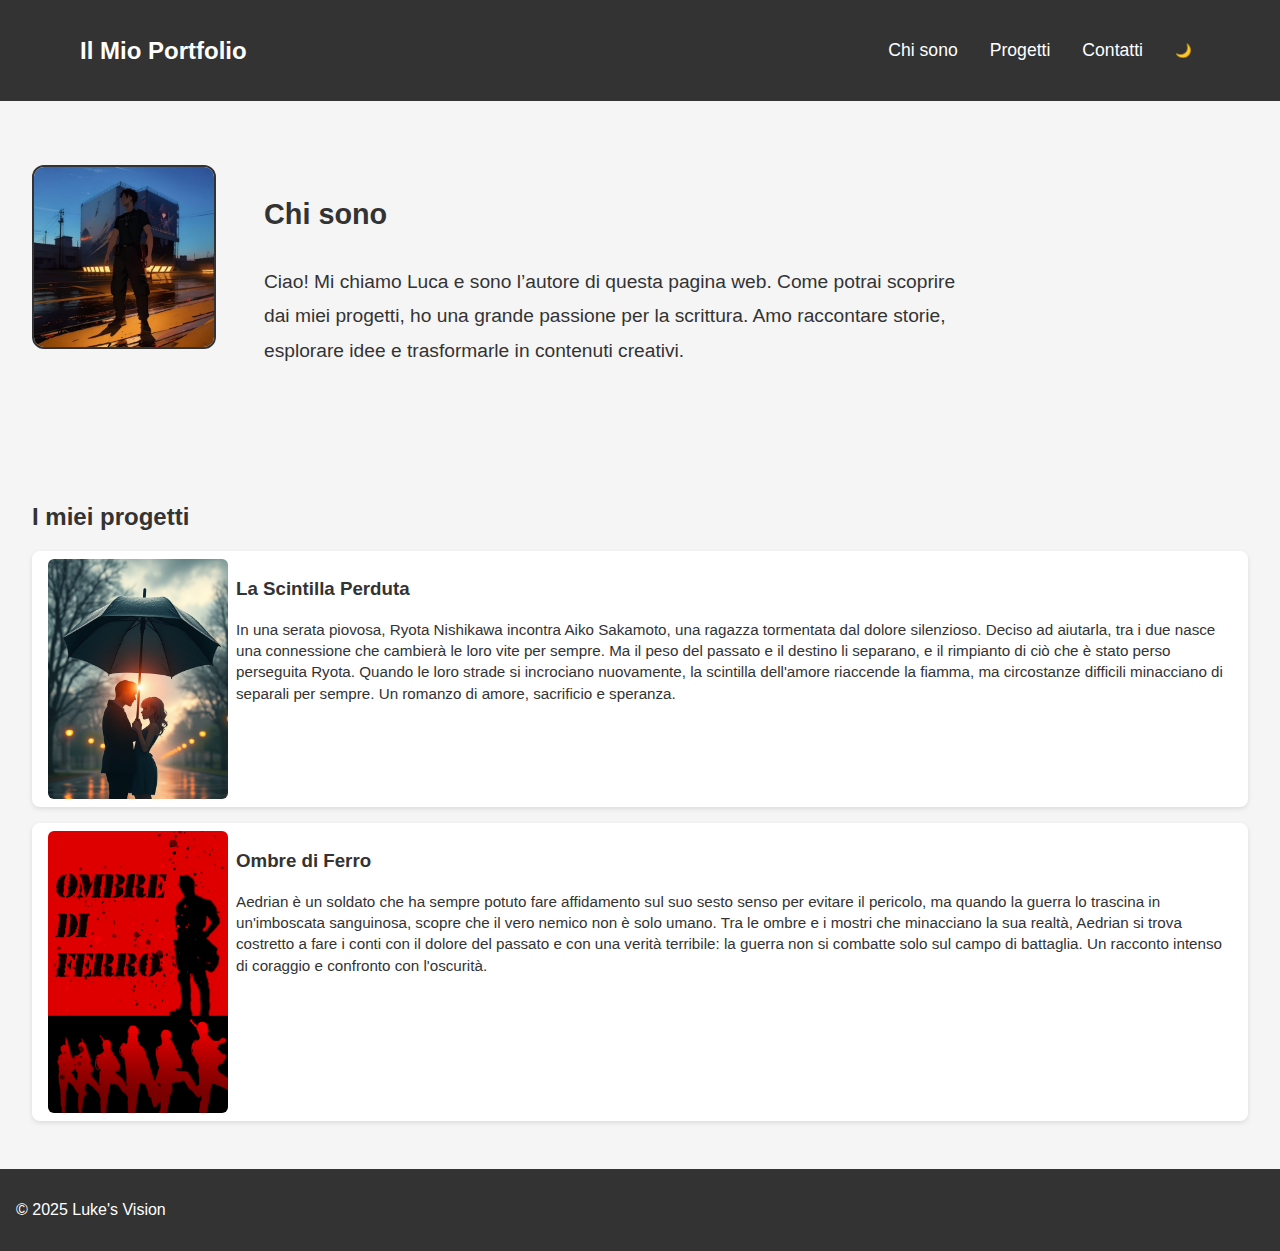
==== index.html @ 4c5e6816 "Add files via upload" ====
<!DOCTYPE html>

<html lang="it">
<head>
<meta charset="utf-8"/>
<meta content="width=device-width, initial-scale=1.0" name="viewport"/>
<title>Portfolio</title>
<link href="style.css" rel="stylesheet"/>
</head>
<body>
<header>
<nav>
<h1>Il Mio Portfolio</h1>
<button class="hamburger" id="hamburger">
<div class="bar"></div>
<div class="bar"></div>
<div class="bar"></div>
</button>
<ul id="nav-links">
<li><a href="#about">Chi sono</a></li>
<li><a href="#progetti">Progetti</a></li>
<li><a href="#contatti">Contatti</a></li>
<li><button id="toggle-dark">🌙</button></li>
</ul>
</nav>
</header>
<main>
<!-- Sezione About -->
<section class="section" id="about">
<div class="about-container">
<img alt="La mia foto profilo" class="profile-img" src="img/profilo.jpg"/>
<div class="about-text">
<h2>Chi sono</h2>
<p>Ciao! Mi chiamo Luca e sono l’autore di questa pagina web.
            Come potrai scoprire dai miei progetti, ho una grande passione per la scrittura. Amo raccontare storie, esplorare idee e trasformarle in contenuti creativi.</p>
</div>
</div>
</section>
<!-- Sezione Progetti -->
<section class="section" id="progetti">
<h2>I miei progetti</h2>
<a class="project-link" href="scintilla_perduta.html"><div class="project-card">
<img alt="scintilla_perduta" class="project-img" src="img/scintilla_perduta.jpg"/>
<div class="project-text">
<h3>La Scintilla Perduta</h3>
<p>
            In una serata piovosa, Ryota Nishikawa incontra Aiko Sakamoto, una ragazza tormentata dal dolore silenzioso. Deciso ad aiutarla, tra i due nasce una connessione che cambierà le loro vite per sempre. Ma il peso del passato e il destino li separano, e il rimpianto di ciò che è stato perso perseguita Ryota. Quando le loro strade si incrociano nuovamente, la scintilla dell'amore riaccende la fiamma, ma circostanze difficili minacciano di separali per sempre. Un romanzo di amore, sacrificio e speranza.
        </p>

</div>
</div></a>
<a class="project-link" href="ombre_di_ferro.html"><div class="project-card">
<img alt="ombre_di_ferro" class="project-img" src="img/ombre_di_ferro.jpg"/>
<div class="project-text">
<h3>Ombre di Ferro</h3>
<p>
            Aedrian è un soldato che ha sempre potuto fare affidamento sul suo sesto senso per evitare il pericolo, ma quando la guerra lo trascina in un'imboscata sanguinosa, scopre che il vero nemico non è solo umano. Tra le ombre e i mostri che minacciano la sua realtà, Aedrian si trova costretto a fare i conti con il dolore del passato e con una verità terribile: la guerra non si combatte solo sul campo di battaglia. Un racconto intenso di coraggio e confronto con l'oscurità.
        </p>

</div>
</div></a>
</section>
<!-- Sezione Progetti
    <section id="progetti" class="section">
      <h2>I miei progetti</h2>
      <div class="project-card">
        <img src="img/scintilla_perduta.jpg" alt="scintilla_perduta" class="project-img" />
        <h3>La Scintilla Perduta</h3>
        <p>In una serata piovosa, Ryota Nishikawa incontra Aiko Sakamoto, una ragazza tormentata dal dolore silenzioso. Deciso ad aiutarla, tra i due nasce una connessione che cambierà le loro vite per sempre. Ma il peso del passato e il destino li separano, e il rimpianto di ciò che è stato perso perseguita Ryota. Quando le loro strade si incrociano nuovamente, la scintilla dell'amore riaccende la fiamma, ma circostanze difficili minacciano di separali per sempre. Un romanzo di amore, sacrificio e speranza.

        </p>
      </div>
      <div class="project-card">
        <img src="img/ombre_di_ferro.jpg" alt="Portfolio Responsive" class="project-img" />
        <h3>Ombre di Ferro</h3>
        <p>Aedrian è un soldato che ha sempre potuto fare affidamento sul suo sesto senso per evitare il pericolo, ma quando la guerra lo trascina in un'imboscata sanguinosa, scopre che il vero nemico non è solo umano. Tra le ombre e i mostri che minacciano la sua realtà, Aedrian si trova costretto a fare i conti con il dolore del passato e con una verità terribile: la guerra non si combatte solo sul campo di battaglia. Un racconto intenso di coraggio e confronto con l'oscurità.</p>
      </div>
    </section> -->
<!-- Sezione Contatti
    <section id="contatti" class="section">
      <h2>Contattami</h2>
      <form>
        <input type="text" placeholder="Nome" required />
        <input type="email" placeholder="Email" required />
        <textarea rows="5" placeholder="Messaggio" required></textarea>
        <button type="submit">Invia</button>
      </form>
    </section>
  </main> -->
<footer>
<p>© 2025 Luke's Vision</p>
</footer>
<script src="script.js"></script>
</main></body>
</html>
---- style.css ----
/* ====== VARIABILI ====== */
:root {
    --bg-light: #f5f5f5;
    --bg-dark: #121212;
    --text-light: #333;
    --text-dark: #f1f1f1;
    --primary: #333;
    --primary-hover: #555;
  }
  
  /* ====== STILI GENERALI ====== */
  body {
    font-family: Arial, sans-serif;
    margin: 0;
    padding: 0;
    background-color: var(--bg-light);
    color: var(--text-light);
    transition: background-color 0.3s, color 0.3s;
  }
  
  body.dark-mode {
    background-color: var(--bg-dark);
    color: var(--text-dark);
  }
  
  header, footer {
    background-color: var(--primary);
    color: white;
    padding: 1rem;
    transition: background-color 0.3s;
  }
  
  #progetti {
    margin-top: 0; /* o prova 1rem se vuoi un po' di spazio */
  }
  
  nav {
    display: flex;
    justify-content: space-between;
    align-items: center;
    padding: 1rem 2rem;
    background-color: var(--primary);
  }
  
  nav h1 {
    margin: 0;
    font-size: 1.5rem;
    color: white;
  }
  
  #nav-links {
    display: flex;
    gap: 1rem; /* Spaziatura tra le voci del menu */
    list-style: none;
    margin: 0;
    padding: 0;
  }
  
  #nav-links li {
    display: flex;
    align-items: center;
  }
  
  #nav-links a {
    color: white;
    text-decoration: none;
    font-size: 1.1rem;
    padding: 0.5rem;
  }
  
  #toggle-dark {
    cursor: pointer;
  }
  
  /* Aggiungi uno spazio tra le icone e le voci del menu */
  @media (min-width: 768px) {
    nav {
      padding: 1rem 4rem; /* Più padding sui dispositivi desktop */
    }
  
    #nav-links {
      justify-content: flex-end; /* Allinea il menu a destra su desktop */
    }
    
    
  }
  .hamburger {
    display: block;
    background: none;
    border: none;
    cursor: pointer;
    margin-top: 0.5rem;
  }
  
  .bar {
    width: 25px;
    height: 3px;
    background-color: white;
    margin: 4px 0;
    transition: 0.4s;
  }
  
  #nav-links {
    display: none;
    flex-direction: column;
  }
  
  #nav-links.show {
    display: flex;
  }
  
  /* ====== SEZIONI ====== */
  .section {
    padding: 2rem;
    opacity: 0;
    transform: translateY(20px);
    transition: all 0.8s ease-out;
  }
  
  .section.visible {
    opacity: 1;
    transform: translateY(0);
  }
  
  /* ====== ABOUT ====== */
  .about-container {
    display: flex;
    flex-direction: column;
    align-items: center;
    gap: 1rem;
    text-align: center;
  }
  
  .profile-img {
    width: 120px;
    height: 120px;
    object-fit: cover;
    border-radius: 12px;
    border: 2px solid var(--primary);
  }
  
  @media (min-width: 768px) {
    .about-container {
      flex-direction: row;
      align-items: flex-start;
      text-align: left;
    }
    .profile-img {
      width: 150px;
      height: 150px;
      margin-right: 2rem;
    }
  }
  
  /* ====== PROGETTI ====== */
  .project-card {
    display: flex;
    flex-direction: column;
    align-items: center;
    gap: 1rem;
    background-color: white;
    padding: 1rem;
    margin: 1rem 0;
    border-radius: 8px;
    box-shadow: 0 2px 5px rgba(0,0,0,0.1);
    transition: transform 0.3s, box-shadow 0.3s;
  }
  
  
  body.dark-mode .project-card {
    background-color: #1e1e1e;
    color: var(--text-dark);
  }
  
  .project-card:hover {
    transform: translateY(-5px);
    box-shadow: 0 6px 12px rgba(0,0,0,0.2);
  }
  
  .project-img {
    width: 100%;
    max-width: 250px;
    height: auto;
    object-fit: cover;
    border-radius: 8px;
  }

  .project-text {
    flex: 1;
  }

  @media (min-width: 768px) {
    .project-card {
      flex-direction: row;
      align-items: flex-start;
    }
  
    .project-img {
      margin-bottom: 0;
    }
  
    #nav-links {
      display: flex !important;
      flex-direction: row;
      gap: 1rem;
      margin-top: 0;
    }
  
    .hamburger {
      display: none;
    }
  }
  
  /* ====== FORM ====== */
  form {
    display: flex;
    flex-direction: column;
    gap: 1rem;
    max-width: 400px;
  }
  
  input, textarea {
    padding: 0.5rem;
    border: 1px solid #ccc;
    border-radius: 4px;
  }
  
  body.dark-mode input,
  body.dark-mode textarea {
    background-color: #222;
    color: white;
    border: 1px solid #444;
  }
  
  button {
    padding: 0.5rem;
    background-color: var(--primary);
    color: white;
    border: none;
    cursor: pointer;
  }
  
  button:hover {
    background-color: var(--primary-hover);
  }
  
.project-link {
  text-decoration: none;
  color: inherit;
  display: block;
}

.project-link:hover .project-card {
  transform: translateY(-5px);
  box-shadow: 0 6px 12px rgba(0,0,0,0.2);
}

/* Modifiche alla sezione About */
.about-text {
  font-size: 1.2rem;
  line-height: 1.8;
  max-width: 700px;
}

.profile-img {
  width: 180px;
  height: 180px;
}

#about.section {
  padding: 4rem 2rem;
}

/* Riduzione visiva della sezione Progetti */
.project-card {
  padding: 0.5rem 1rem;
  gap: 0.5rem;
}

.project-img {
  max-width: 180px;
  border-radius: 6px;
}

.project-text p {
  font-size: 0.95rem;
  line-height: 1.4;
  max-height: 100px;
  overflow: hidden;
  text-overflow: ellipsis;
}
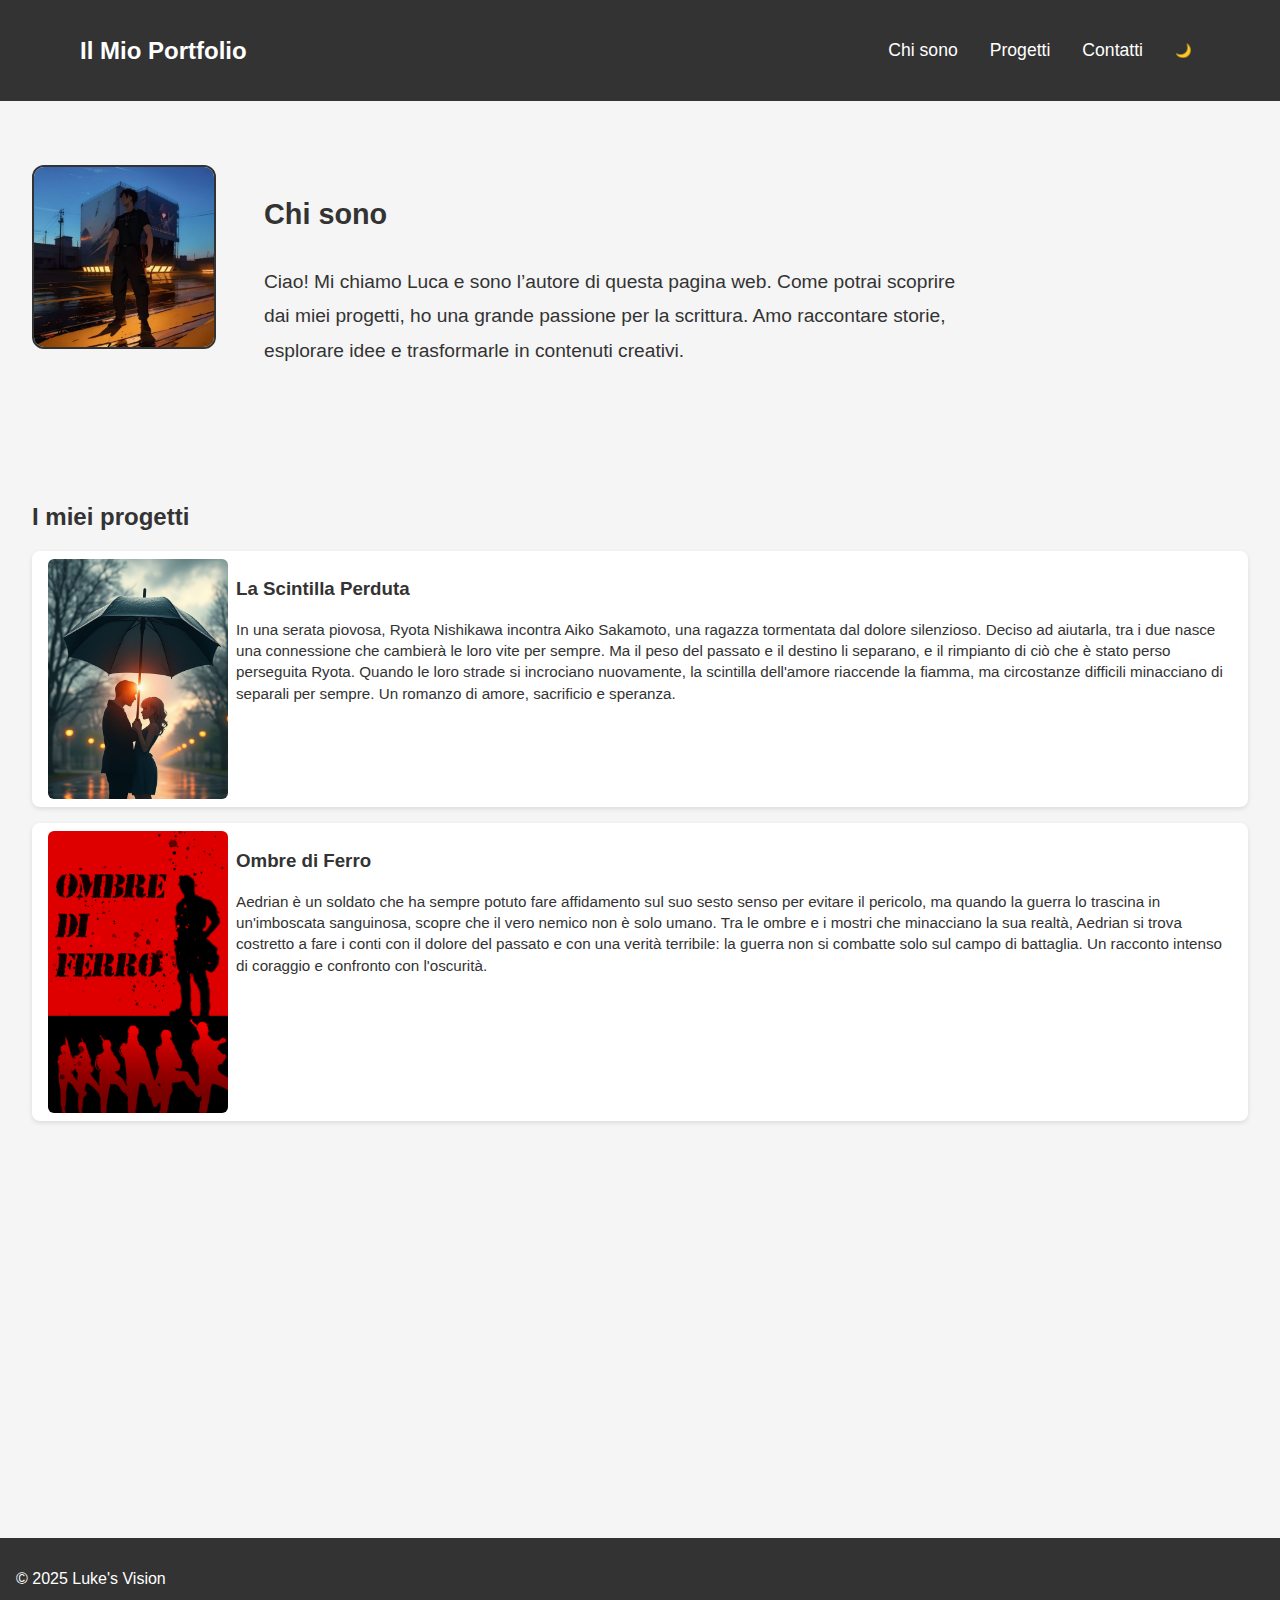
==== commit 92d7be10: "Form contatti" ====
--- a/index.html
+++ b/index.html
@@ -76,17 +76,20 @@
         <p>Aedrian è un soldato che ha sempre potuto fare affidamento sul suo sesto senso per evitare il pericolo, ma quando la guerra lo trascina in un'imboscata sanguinosa, scopre che il vero nemico non è solo umano. Tra le ombre e i mostri che minacciano la sua realtà, Aedrian si trova costretto a fare i conti con il dolore del passato e con una verità terribile: la guerra non si combatte solo sul campo di battaglia. Un racconto intenso di coraggio e confronto con l'oscurità.</p>
       </div>
     </section> -->
-<!-- Sezione Contatti
     <section id="contatti" class="section">
       <h2>Contattami</h2>
-      <form>
-        <input type="text" placeholder="Nome" required />
-        <input type="email" placeholder="Email" required />
-        <textarea rows="5" placeholder="Messaggio" required></textarea>
+      <form action="https://formsubmit.co/justmino97@gmail.com" method="POST">
+        <input type="text" name="name" placeholder="Nome" required />
+        <input type="email" name="email" placeholder="Email" required />
+        <textarea name="message" rows="5" placeholder="Messaggio" required></textarea>
         <button type="submit">Invia</button>
+    
+        <!-- Protezioni anti-spam opzionali -->
+        <!-- <input type="hidden" name="_captcha" value="false"> -->
+        <input type="text" name="_honey" style="display:none">
       </form>
     </section>
-  </main> -->
+  </main>
 <footer>
 <p>© 2025 Luke's Vision</p>
 </footer>
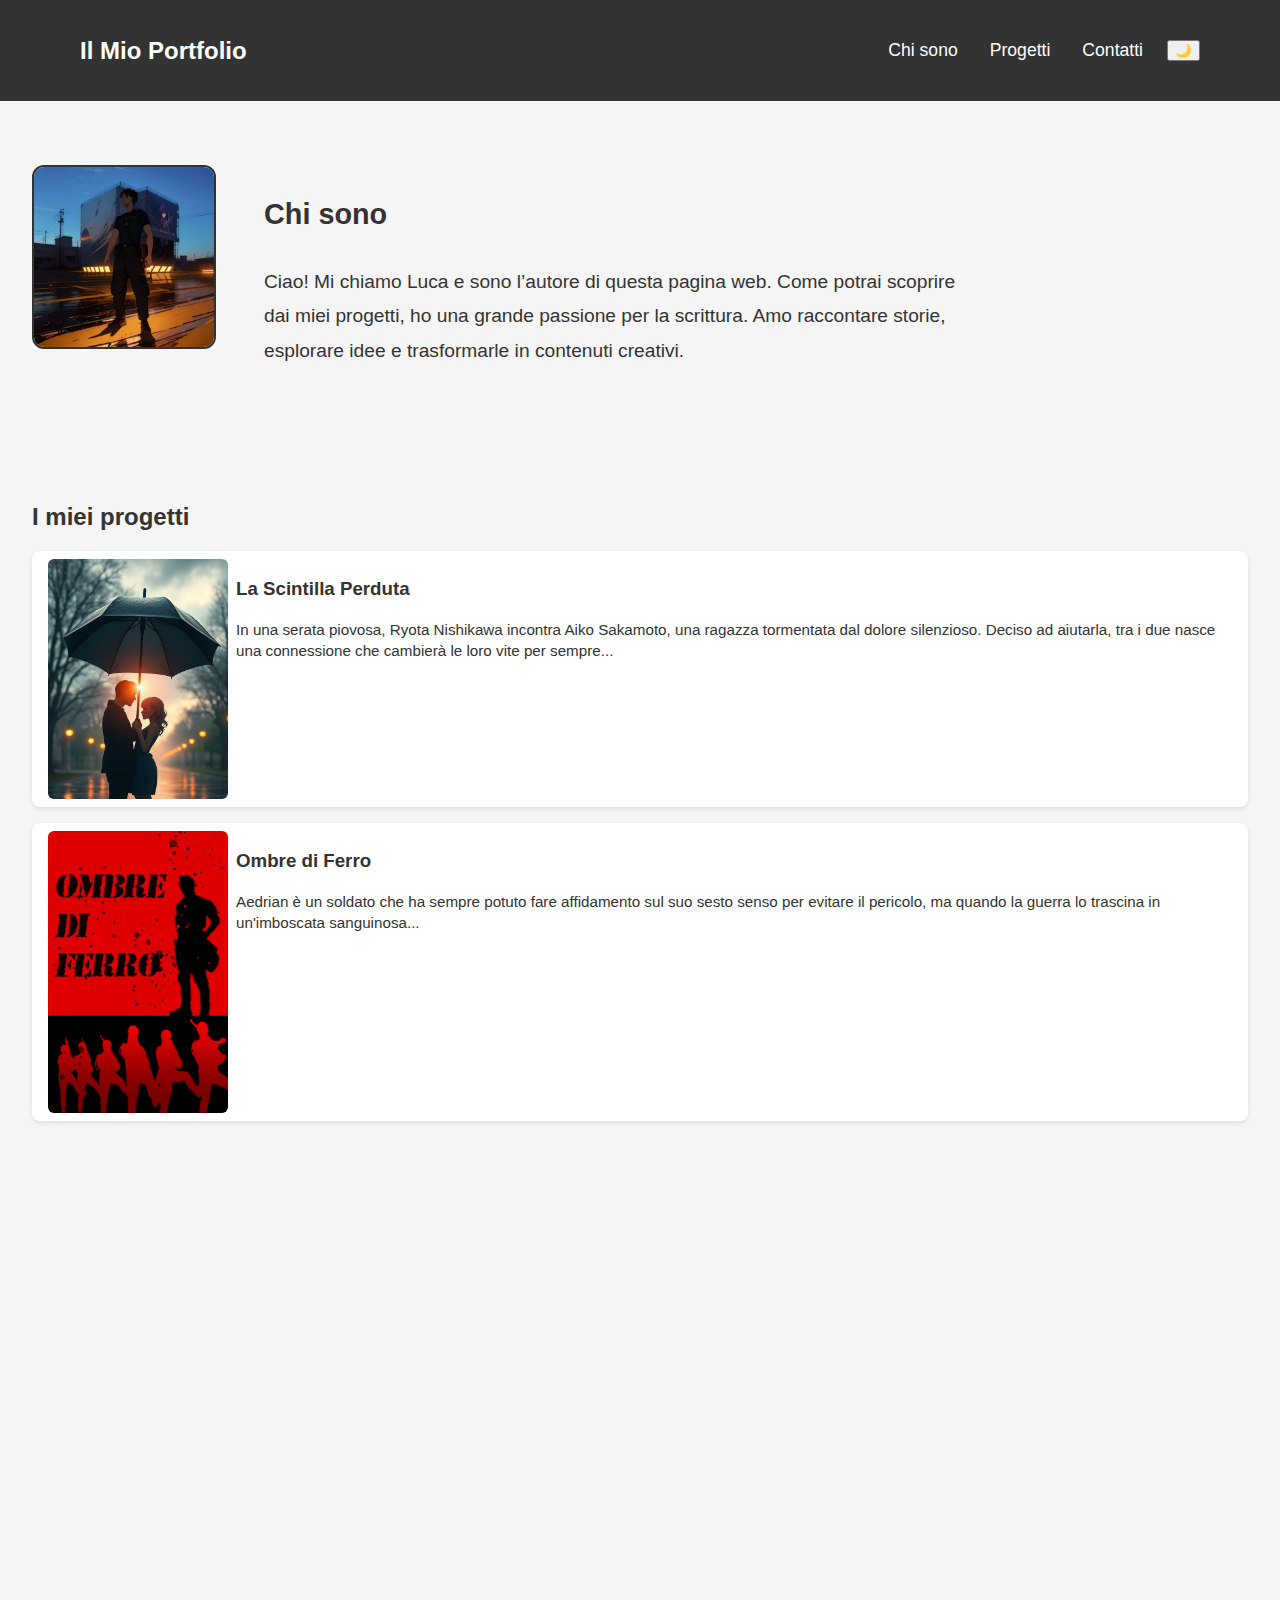
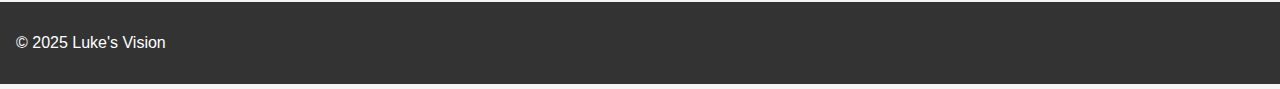
==== commit 7f6bb261: "Fix finale" ====
--- a/index.html
+++ b/index.html
@@ -1,98 +1,84 @@
 <!DOCTYPE html>
-
 <html lang="it">
 <head>
-<meta charset="utf-8"/>
-<meta content="width=device-width, initial-scale=1.0" name="viewport"/>
-<title>Portfolio</title>
-<link href="style.css" rel="stylesheet"/>
+  <meta charset="utf-8"/>
+  <meta content="width=device-width, initial-scale=1.0" name="viewport"/>
+  <title>Portfolio</title>
+  <link href="style.css" rel="stylesheet"/>
 </head>
 <body>
-<header>
-<nav>
-<h1>Il Mio Portfolio</h1>
-<button class="hamburger" id="hamburger">
-<div class="bar"></div>
-<div class="bar"></div>
-<div class="bar"></div>
-</button>
-<ul id="nav-links">
-<li><a href="#about">Chi sono</a></li>
-<li><a href="#progetti">Progetti</a></li>
-<li><a href="#contatti">Contatti</a></li>
-<li><button id="toggle-dark">🌙</button></li>
-</ul>
-</nav>
-</header>
-<main>
-<!-- Sezione About -->
-<section class="section" id="about">
-<div class="about-container">
-<img alt="La mia foto profilo" class="profile-img" src="img/profilo.jpg"/>
-<div class="about-text">
-<h2>Chi sono</h2>
-<p>Ciao! Mi chiamo Luca e sono l’autore di questa pagina web.
-            Come potrai scoprire dai miei progetti, ho una grande passione per la scrittura. Amo raccontare storie, esplorare idee e trasformarle in contenuti creativi.</p>
-</div>
-</div>
-</section>
-<!-- Sezione Progetti -->
-<section class="section" id="progetti">
-<h2>I miei progetti</h2>
-<a class="project-link" href="scintilla_perduta.html"><div class="project-card">
-<img alt="scintilla_perduta" class="project-img" src="img/scintilla_perduta.jpg"/>
-<div class="project-text">
-<h3>La Scintilla Perduta</h3>
-<p>
-            In una serata piovosa, Ryota Nishikawa incontra Aiko Sakamoto, una ragazza tormentata dal dolore silenzioso. Deciso ad aiutarla, tra i due nasce una connessione che cambierà le loro vite per sempre. Ma il peso del passato e il destino li separano, e il rimpianto di ciò che è stato perso perseguita Ryota. Quando le loro strade si incrociano nuovamente, la scintilla dell'amore riaccende la fiamma, ma circostanze difficili minacciano di separali per sempre. Un romanzo di amore, sacrificio e speranza.
-        </p>
-
-</div>
-</div></a>
-<a class="project-link" href="ombre_di_ferro.html"><div class="project-card">
-<img alt="ombre_di_ferro" class="project-img" src="img/ombre_di_ferro.jpg"/>
-<div class="project-text">
-<h3>Ombre di Ferro</h3>
-<p>
-            Aedrian è un soldato che ha sempre potuto fare affidamento sul suo sesto senso per evitare il pericolo, ma quando la guerra lo trascina in un'imboscata sanguinosa, scopre che il vero nemico non è solo umano. Tra le ombre e i mostri che minacciano la sua realtà, Aedrian si trova costretto a fare i conti con il dolore del passato e con una verità terribile: la guerra non si combatte solo sul campo di battaglia. Un racconto intenso di coraggio e confronto con l'oscurità.
-        </p>
-
-</div>
-</div></a>
-</section>
-<!-- Sezione Progetti
-    <section id="progetti" class="section">
+  <header>
+    <nav>
+      <h1>Il Mio Portfolio</h1>
+      <button class="hamburger" id="hamburger">
+        <div class="bar"></div>
+        <div class="bar"></div>
+        <div class="bar"></div>
+      </button>
+      <ul id="nav-links">
+        <li><a href="#about">Chi sono</a></li>
+        <li><a href="#progetti">Progetti</a></li>
+        <li><a href="#contatti">Contatti</a></li>
+        <li><button id="toggle-dark">🌙</button></li>
+      </ul>
+    </nav>
+  </header>
+  
+  <main>
+    <!-- Sezione About -->
+    <section class="section" id="about">
+      <div class="about-container">
+        <img alt="La mia foto profilo" class="profile-img" src="img/profilo.jpg"/>
+        <div class="about-text">
+          <h2>Chi sono</h2>
+          <p>Ciao! Mi chiamo Luca e sono l’autore di questa pagina web. Come potrai scoprire dai miei progetti, ho una grande passione per la scrittura. Amo raccontare storie, esplorare idee e trasformarle in contenuti creativi.</p>
+        </div>
+      </div>
+    </section>
+    
+    <!-- Sezione Progetti -->
+    <section class="section" id="progetti">
       <h2>I miei progetti</h2>
-      <div class="project-card">
-        <img src="img/scintilla_perduta.jpg" alt="scintilla_perduta" class="project-img" />
-        <h3>La Scintilla Perduta</h3>
-        <p>In una serata piovosa, Ryota Nishikawa incontra Aiko Sakamoto, una ragazza tormentata dal dolore silenzioso. Deciso ad aiutarla, tra i due nasce una connessione che cambierà le loro vite per sempre. Ma il peso del passato e il destino li separano, e il rimpianto di ciò che è stato perso perseguita Ryota. Quando le loro strade si incrociano nuovamente, la scintilla dell'amore riaccende la fiamma, ma circostanze difficili minacciano di separali per sempre. Un romanzo di amore, sacrificio e speranza.
-
-        </p>
+      <div class="project-container">
+        <a class="project-link" href="scintilla_perduta.html">
+          <div class="project-card">
+            <img alt="scintilla_perduta" class="project-img" src="img/scintilla_perduta.jpg"/>
+            <div class="project-text">
+              <h3>La Scintilla Perduta</h3>
+              <p>In una serata piovosa, Ryota Nishikawa incontra Aiko Sakamoto, una ragazza tormentata dal dolore silenzioso. Deciso ad aiutarla, tra i due nasce una connessione che cambierà le loro vite per sempre...</p>
+            </div>
+          </div>
+        </a>
+        
+        <a class="project-link" href="ombre_di_ferro.html">
+          <div class="project-card">
+            <img alt="ombre_di_ferro" class="project-img" src="img/ombre_di_ferro.jpg"/>
+            <div class="project-text">
+              <h3>Ombre di Ferro</h3>
+              <p>Aedrian è un soldato che ha sempre potuto fare affidamento sul suo sesto senso per evitare il pericolo, ma quando la guerra lo trascina in un'imboscata sanguinosa...</p>
+            </div>
+          </div>
+        </a>
       </div>
-      <div class="project-card">
-        <img src="img/ombre_di_ferro.jpg" alt="Portfolio Responsive" class="project-img" />
-        <h3>Ombre di Ferro</h3>
-        <p>Aedrian è un soldato che ha sempre potuto fare affidamento sul suo sesto senso per evitare il pericolo, ma quando la guerra lo trascina in un'imboscata sanguinosa, scopre che il vero nemico non è solo umano. Tra le ombre e i mostri che minacciano la sua realtà, Aedrian si trova costretto a fare i conti con il dolore del passato e con una verità terribile: la guerra non si combatte solo sul campo di battaglia. Un racconto intenso di coraggio e confronto con l'oscurità.</p>
-      </div>
-    </section> -->
+    </section>
+    
+    <!-- Sezione Contatti -->
     <section id="contatti" class="section">
-      <h2>Contattami</h2>
-      <form action="https://formsubmit.co/justmino97@gmail.com" method="POST">
+      <h2 class="contattami-text">Contattami</h2>
+      <form action="https://formsubmit.co/justmindo97@gmail.com" method="POST">
         <input type="text" name="name" placeholder="Nome" required />
         <input type="email" name="email" placeholder="Email" required />
         <textarea name="message" rows="5" placeholder="Messaggio" required></textarea>
         <button type="submit">Invia</button>
-    
-        <!-- Protezioni anti-spam opzionali -->
-        <!-- <input type="hidden" name="_captcha" value="false"> -->
         <input type="text" name="_honey" style="display:none">
       </form>
     </section>
   </main>
-<footer>
-<p>© 2025 Luke's Vision</p>
-</footer>
-<script src="script.js"></script>
-</main></body>
+  
+  <footer>
+    <p>© 2025 Luke's Vision</p>
+  </footer>
+  
+  <script src="script.js"></script>
+</body>
 </html>
--- a/style.css
+++ b/style.css
@@ -70,8 +70,12 @@
   
   #toggle-dark {
     cursor: pointer;
-  }
-  
+    background-color: none;
+  }
+  
+
+
+
   /* Aggiungi uno spazio tra le icone e le voci del menu */
   @media (min-width: 768px) {
     nav {
@@ -211,37 +215,63 @@
     }
   }
   
-  /* ====== FORM ====== */
-  form {
-    display: flex;
-    flex-direction: column;
-    gap: 1rem;
-    max-width: 400px;
-  }
-  
-  input, textarea {
-    padding: 0.5rem;
+  /* FORM CONTATTO */
+  #contatti form {
+    background-color: white;
+    padding: 2rem;
+    border-radius: 12px;
+    box-shadow: 0 4px 12px rgba(0,0,0,0.1);
+    margin: 2rem auto;
+    max-width: 500px;
+    width: 100%;
+  }
+
+  #contatti h2 {
+    text-align: center;
+    font-size: 2rem;
+    margin-bottom: 1rem;
+    color: #333;
+  }
+  
+  body.dark-mode #contatti form {
+    background-color: #1e1e1e;
+    color: var(--text-dark);
+  }
+  
+  #contatti input,
+  #contatti textarea {
+    padding: 0.75rem 1rem;
     border: 1px solid #ccc;
-    border-radius: 4px;
-  }
-  
-  body.dark-mode input,
-  body.dark-mode textarea {
-    background-color: #222;
-    color: white;
-    border: 1px solid #444;
-  }
-  
-  button {
-    padding: 0.5rem;
+    border-radius: 8px;
+    font-size: 1rem;
+    transition: border-color 0.3s, box-shadow 0.3s;
+  }
+  
+  #contatti input:focus,
+  #contatti textarea:focus {
+    border-color: var(--primary);
+    box-shadow: 0 0 0 2px rgba(51, 51, 51, 0.1);
+    outline: none;
+  }
+  
+  #contatti button[type="submit"] {
     background-color: var(--primary);
     color: white;
-    border: none;
-    cursor: pointer;
-  }
-  
-  button:hover {
+    padding: 0.75rem;
+    font-size: 1rem;
+    border-radius: 8px;
+    transition: background-color 0.3s;
+  }
+  
+  #contatti button[type="submit"]:hover {
     background-color: var(--primary-hover);
+  }
+  
+  /* Responsive */
+  @media (max-width: 500px) {
+    #contatti form {
+      padding: 1rem;
+    }
   }
   
 .project-link {
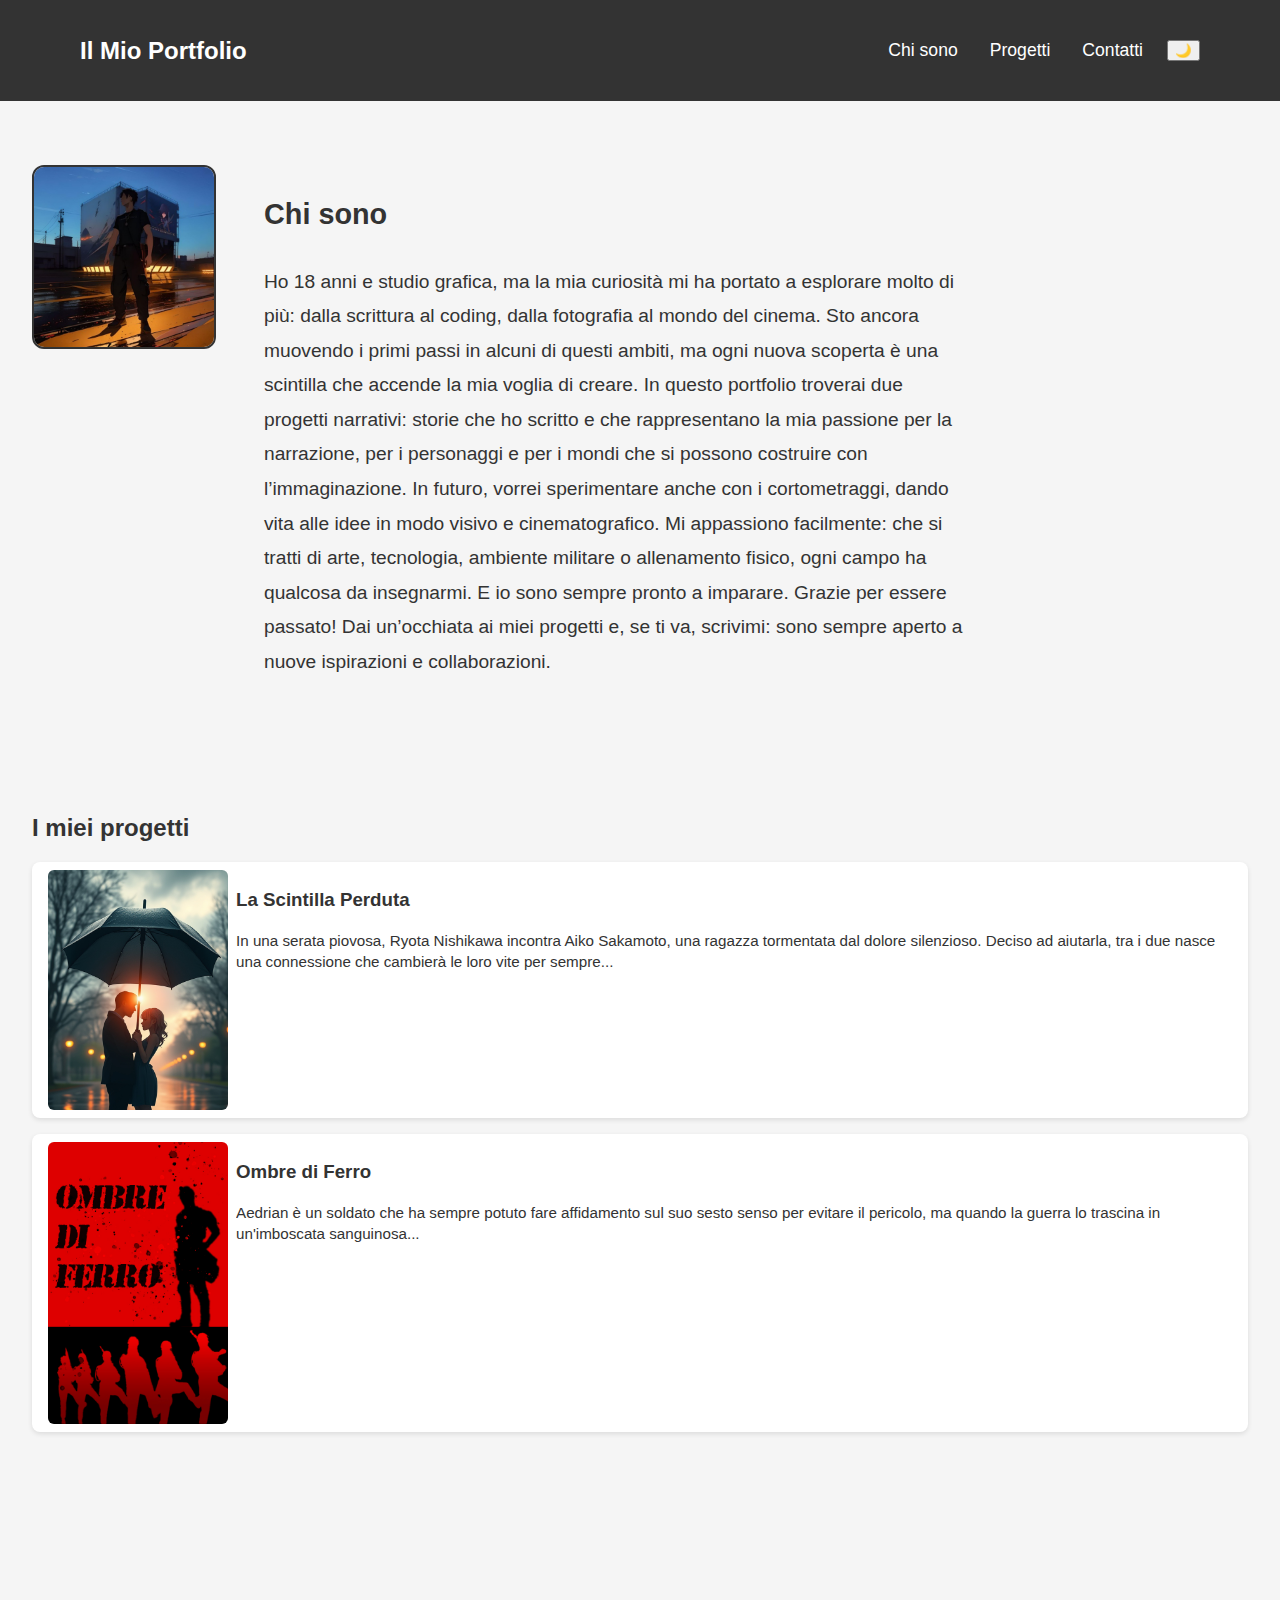
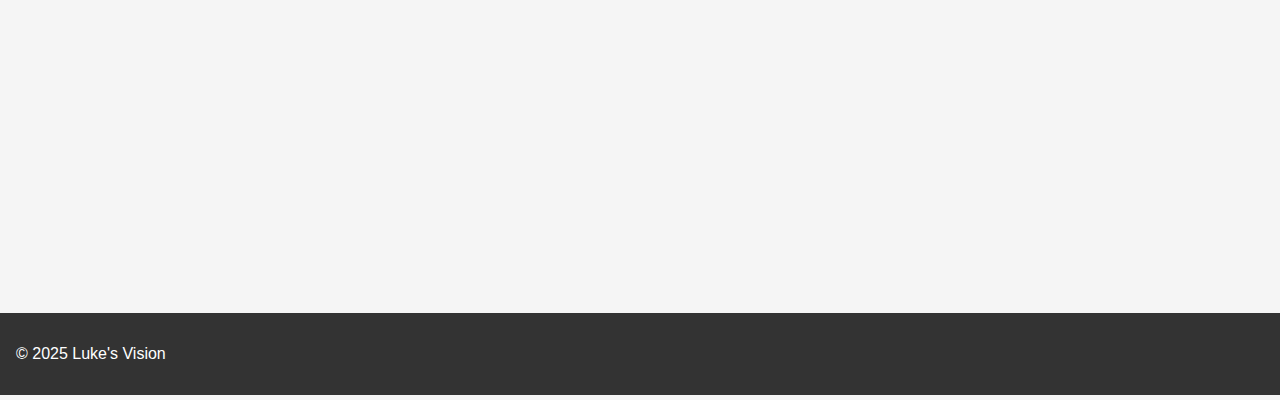
==== commit 2cbbf212: "Update presentazione" ====
--- a/index.html
+++ b/index.html
@@ -31,7 +31,13 @@
         <img alt="La mia foto profilo" class="profile-img" src="img/profilo.jpg"/>
         <div class="about-text">
           <h2>Chi sono</h2>
-          <p>Ciao! Mi chiamo Luca e sono l’autore di questa pagina web. Come potrai scoprire dai miei progetti, ho una grande passione per la scrittura. Amo raccontare storie, esplorare idee e trasformarle in contenuti creativi.</p>
+          <p>Ho 18 anni e studio grafica, ma la mia curiosità mi ha portato a esplorare molto di più: dalla scrittura al coding, dalla fotografia al mondo del cinema. Sto ancora muovendo i primi passi in alcuni di questi ambiti, ma ogni nuova scoperta è una scintilla che accende la mia voglia di creare.
+
+In questo portfolio troverai due progetti narrativi: storie che ho scritto e che rappresentano la mia passione per la narrazione, per i personaggi e per i mondi che si possono costruire con l’immaginazione. In futuro, vorrei sperimentare anche con i cortometraggi, dando vita alle idee in modo visivo e cinematografico.
+
+Mi appassiono facilmente: che si tratti di arte, tecnologia, ambiente militare o allenamento fisico, ogni campo ha qualcosa da insegnarmi. E io sono sempre pronto a imparare.
+
+Grazie per essere passato! Dai un’occhiata ai miei progetti e, se ti va, scrivimi: sono sempre aperto a nuove ispirazioni e collaborazioni.</p>
         </div>
       </div>
     </section>
@@ -70,8 +76,12 @@
         <input type="email" name="email" placeholder="Email" required />
         <textarea name="message" rows="5" placeholder="Messaggio" required></textarea>
         <button type="submit">Invia</button>
+        <input type="hidden" name="_captcha" value="false">
         <input type="text" name="_honey" style="display:none">
       </form>
+      <p id="conferma-messaggio" style="display: none; color: green; margin-top: 1rem;">
+        ✅ Messaggio inviato con successo!
+      </p>
     </section>
   </main>
   
--- a/style.css
+++ b/style.css
@@ -319,3 +319,22 @@
   overflow: hidden;
   text-overflow: ellipsis;
 }
+
+ @keyframes fadeIn {
+  from {
+    opacity: 0;
+    transform: translateY(-10px);
+  }
+  to {
+    opacity: 1;
+    transform: translateY(0);
+  }
+}
+
+#conferma-messaggio {
+  display: none;
+  color: green;
+  margin-top: 1rem;
+  font-weight: bold;
+  animation: fadeIn 0.6s ease forwards;
+} 
